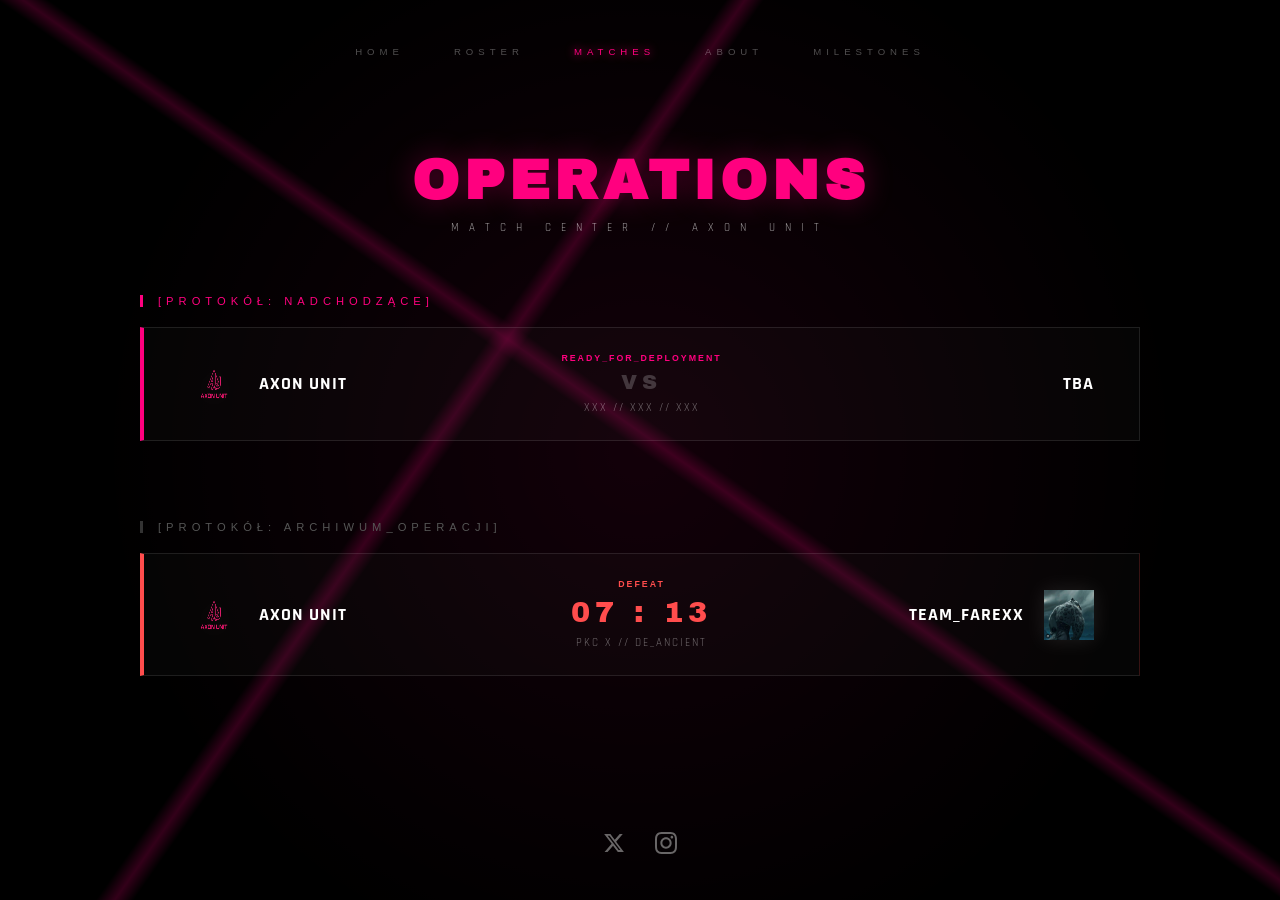
==== matches.html @ d896befb "Add files via upload" ====
<!DOCTYPE html>
<html lang="pl">
<head>
    <meta charset="UTF-8">
    <meta name="viewport" content="width=device-width, initial-scale=1.0">
    <title>AXON UNIT | MATCH CENTER</title>
    <link href="https://fonts.googleapis.com/css2?family=Archivo+Black&family=Rajdhani:wght@500;700&family=Syncopate:wght@700&display=swap" rel="stylesheet">
    <link rel="icon" type="image/png" href="logo_axon.png">
    <style>
        :root {
            --bg: #000000;
            --brand-pink: #ff007f; 
            --pink-glow: rgba(255, 0, 127, 0.4);
            --win-green: #00ff88;
            --loss-red: #ff4d4d;
        }

        * { margin: 0; padding: 0; box-sizing: border-box; }

        body {
            background-color: var(--bg);
            color: white;
            min-height: 100vh;
            display: flex;
            flex-direction: column;
            align-items: center;
            font-family: 'Rajdhani', sans-serif;
            position: relative;
            padding-top: 150px;
            overflow-x: hidden;
        }

        .noise {
            position: fixed;
            top: 0; left: 0; width: 100%; height: 100%;
            background: url('https://grainy-gradients.vercel.app/noise.svg');
            opacity: 0.05;
            pointer-events: none;
            z-index: 1000;
        }

        .background-overlay {
            position: fixed;
            top: 0; left: 0; width: 100%; height: 100%;
            background: 
                radial-gradient(circle at center, rgba(255, 0, 127, 0.15) 0%, transparent 70%),
                linear-gradient(215deg, transparent 48%, var(--pink-glow) 49%, transparent 50%),
                linear-gradient(125deg, transparent 38%, var(--pink-glow) 39%, transparent 40%);
            z-index: 1;
            opacity: 0.5;
        }

        nav {
            position: fixed;
            top: 40px;
            width: 100%;
            display: flex;
            justify-content: center;
            z-index: 100;
        }

        .nav-links {
            display: flex;
            gap: 50px;
            list-style: none;
        }

        .nav-links a {
            text-decoration: none;
            color: white;
            font-family: 'Syncopate', sans-serif;
            font-size: 0.6rem;
            letter-spacing: 5px;
            text-transform: uppercase;
            opacity: 0.3;
            transition: 0.4s;
        }

        .nav-links a:hover, .nav-links a.active {
            opacity: 1;
            color: var(--brand-pink);
            text-shadow: 0 0 10px var(--brand-pink);
        }

        .page-header {
            position: relative;
            z-index: 10;
            text-align: center;
            margin-bottom: 60px;
        }

        .page-title {
            font-family: 'Archivo Black', sans-serif;
            font-size: clamp(2rem, 5vw, 3.5rem);
            color: var(--brand-pink);
            text-transform: uppercase;
            letter-spacing: 5px;
            text-shadow: 0 0 30px rgba(255, 0, 127, 0.3);
        }

        .section-label {
            width: 90%;
            max-width: 1000px;
            font-family: 'Syncopate', sans-serif;
            font-size: 0.7rem;
            color: var(--brand-pink);
            letter-spacing: 5px;
            margin-bottom: 20px;
            border-left: 3px solid var(--brand-pink);
            padding-left: 15px;
            text-transform: uppercase;
            position: relative;
            z-index: 10;
        }

        .matches-list {
            position: relative;
            z-index: 10;
            width: 90%;
            max-width: 1000px;
            display: flex;
            flex-direction: column;
            gap: 15px;
            margin-bottom: 80px;
        }

        /* --- KARTA MECZU --- */
        .match-card {
            background: rgba(255, 255, 255, 0.02);
            border: 1px solid rgba(255, 255, 255, 0.1);
            display: flex;
            align-items: center;
            justify-content: space-between;
            padding: 25px 45px;
            transition: 0.4s cubic-bezier(0.4, 0, 0.2, 1);
            position: relative;
        }

        .match-card:hover {
            transform: translateX(10px);
            background: rgba(255, 255, 255, 0.04);
        }

        /* TYPY MECZÓW */
        .match-card.upcoming { border-left: 4px solid var(--brand-pink); }
        
        .match-card.win { 
            border-left: 4px solid var(--win-green);
            border-right: 1px solid rgba(0, 255, 136, 0.2);
        }
        .match-card.win:hover { box-shadow: 0 0 30px rgba(0, 255, 136, 0.1); }

        .match-card.loss { 
            border-left: 4px solid var(--loss-red);
            border-right: 1px solid rgba(255, 77, 77, 0.2);
        }
        .match-card.loss:hover { box-shadow: 0 0 30px rgba(255, 77, 77, 0.1); }

        /* ELEMENTY KARTY */
        .team {
            display: flex;
            align-items: center;
            gap: 20px;
            width: 250px;
        }

        .team.right { flex-direction: row-reverse; text-align: right; }

        .team-logo {
            width: 50px;
            height: 50px;
            filter: drop-shadow(0 0 10px rgba(255,255,255,0.1));
        }

        .team-name {
            font-weight: 700;
            font-size: 1.1rem;
            letter-spacing: 1px;
            text-transform: uppercase;
        }

        .score-info {
            text-align: center;
            flex: 1;
        }

        .status-tag {
            font-family: 'Syncopate', sans-serif;
            font-size: 0.55rem;
            letter-spacing: 2px;
            margin-bottom: 8px;
            font-weight: 900;
        }

        .win .status-tag { color: var(--win-green); }
        .loss .status-tag { color: var(--loss-red); }
        .upcoming .status-tag { color: var(--brand-pink); }

        .score {
            font-family: 'Archivo Black', sans-serif;
            font-size: 1.8rem;
            letter-spacing: 5px;
        }

        .win .score { color: var(--win-green); text-shadow: 0 0 15px rgba(0, 255, 136, 0.3); }
        .loss .score { color: var(--loss-red); }
        .upcoming .score { color: rgba(255,255,255,0.2); font-size: 1.3rem; }

        .match-meta {
            font-size: 0.7rem;
            opacity: 0.4;
            letter-spacing: 2px;
            text-transform: uppercase;
            margin-top: 8px;
        }

        /* --- STOPKA --- */
        .social-footer {
            margin-top: auto;
            margin-bottom: 40px;
            display: flex;
            gap: 30px;
            z-index: 10;
        }

        .social-footer a { opacity: 0.4; transition: 0.3s; }
        .social-footer a:hover { opacity: 1; transform: translateY(-3px); }
        .social-footer svg { width: 22px; fill: white; }
        .social-footer a:hover svg { fill: var(--brand-pink); filter: drop-shadow(0 0 10px var(--brand-pink)); }

    </style>
</head>
<body>

    <div class="noise"></div>
    <div class="background-overlay"></div>

    <nav>
        <ul class="nav-links">
            <li><a href="index.html">HOME</a></li>
            <li><a href="roster.html">ROSTER</a></li>
            <li><a href="matches.html" class="active">MATCHES</a></li>
            <li><a href="about.html">ABOUT</a></li>
            <li><a href="milestones.html">MILESTONES</a></li>
        </ul>
    </nav>

    <header class="page-header">
        <h1 class="page-title">OPERATIONS</h1>
        <p style="letter-spacing: 10px; font-size: 0.7rem; opacity: 0.6; margin-top: 10px;">MATCH CENTER // AXON UNIT</p>
    </header>

    <div class="section-label">[PROTOKÓŁ: NADCHODZĄCE]</div>
    <div class="matches-list">
        <div class="match-card upcoming">
            <div class="team">
                <img src="logo_axon.png" alt="AXON" class="team-logo">
                <div class="team-name">AXON UNIT</div>
            </div>
            <div class="score-info">
                <div class="status-tag">READY_FOR_DEPLOYMENT</div>
                <div class="score">VS</div>
                <div class="match-meta">xxx // xxx // xxx</div>
            </div>
            <div class="team right">
                <!-- <img src="opponent_placeholder.png" alt="Opponent" class="team-logo"> -->
                <div class="team-name">TBA</div>
            </div>
        </div>
    </div>

    <div class="section-label" style="border-color: #333; color: #555;">[PROTOKÓŁ: ARCHIWUM_OPERACJI]</div>
    <div class="matches-list">
        
       

        <div class="match-card loss">
            <div class="team">
                <img src="logo_axon.png" alt="AXON" class="team-logo">
                <div class="team-name">AXON UNIT</div>
            </div>
            <div class="score-info">
                <div class="status-tag">DEFEAT</div>
                <div class="score">07 : 13</div>
                <div class="match-meta">PKC X // DE_ANCIENT</div>
            </div>
            <div class="team right">
                <img src="przeciwnik1.png" alt="Opponent" class="team-logo">
                <div class="team-name">team_farexx</div>
            </div>
        </div>

    </div>

    <div class="social-footer">
        <a href="https://x.com/axonesport" target="_blank"><svg viewBox="0 0 24 24"><path d="M18.244 2.25h3.308l-7.227 8.26 8.502 11.24H16.17l-5.214-6.817L4.99 21.75H1.68l7.73-8.835L1.254 2.25H8.08l4.713 6.231zm-1.161 17.52h1.833L7.084 4.126H5.117z"></path></svg></a>
        <a href="https://www.instagram.com/esportaxon/" target="_blank"><svg viewBox="0 0 24 24"><path d="M12 2.163c3.204 0 3.584.012 4.85.07 3.252.148 4.771 1.691 4.919 4.919.058 1.265.069 1.645.069 4.849 0 3.205-.012 3.584-.069 4.849-.149 3.225-1.664 4.771-4.919 4.919-1.266.058-1.644.07-4.85.07-3.204 0-3.584-.012-4.849-.07-3.26-.149-4.771-1.699-4.919-4.92-.058-1.265-.07-1.644-.07-4.849 0-3.204.013-3.583.07-4.849.149-3.227 1.664-4.771 4.919-4.919 1.266-.057 1.645-.069 4.849-.069zm0-2.163c-3.259 0-3.667.014-4.947.072-4.358.2-6.78 2.618-6.98 6.98-.059 1.281-.073 1.689-.073 4.948 0 3.259.014 3.668.072 4.948.2 4.358 2.618 6.78 6.98 6.98 1.281.058 1.689.072 4.948.072 3.259 0 3.668-.014 4.948-.072 4.354-.2 6.782-2.618 6.979-6.98.059-1.28.073-1.689.073-4.948 0-3.259-.014-3.667-.072-4.947-.196-4.354-2.617-6.78-6.979-6.98-1.281-.059-1.69-.073-4.949-.073zm0 5.838c-3.403 0-6.162 2.759-6.162 6.162s2.759 6.163 6.162 6.163 6.162-2.759 6.162-6.163-2.759-6.162-6.162-6.162zm0 10.162c-2.209 0-4-1.79-4-4 0-2.209 1.791-4 4-4s4 1.791 4 4c0 2.21-1.791 4-4 4zm6.406-11.845c-.796 0-1.441.645-1.441 1.44s.645 1.44 1.441 1.44c.795 0 1.439-.645 1.439-1.44s-.644-1.44-1.439-1.44z"></path></svg></a>
    </div>

</body>
</html>
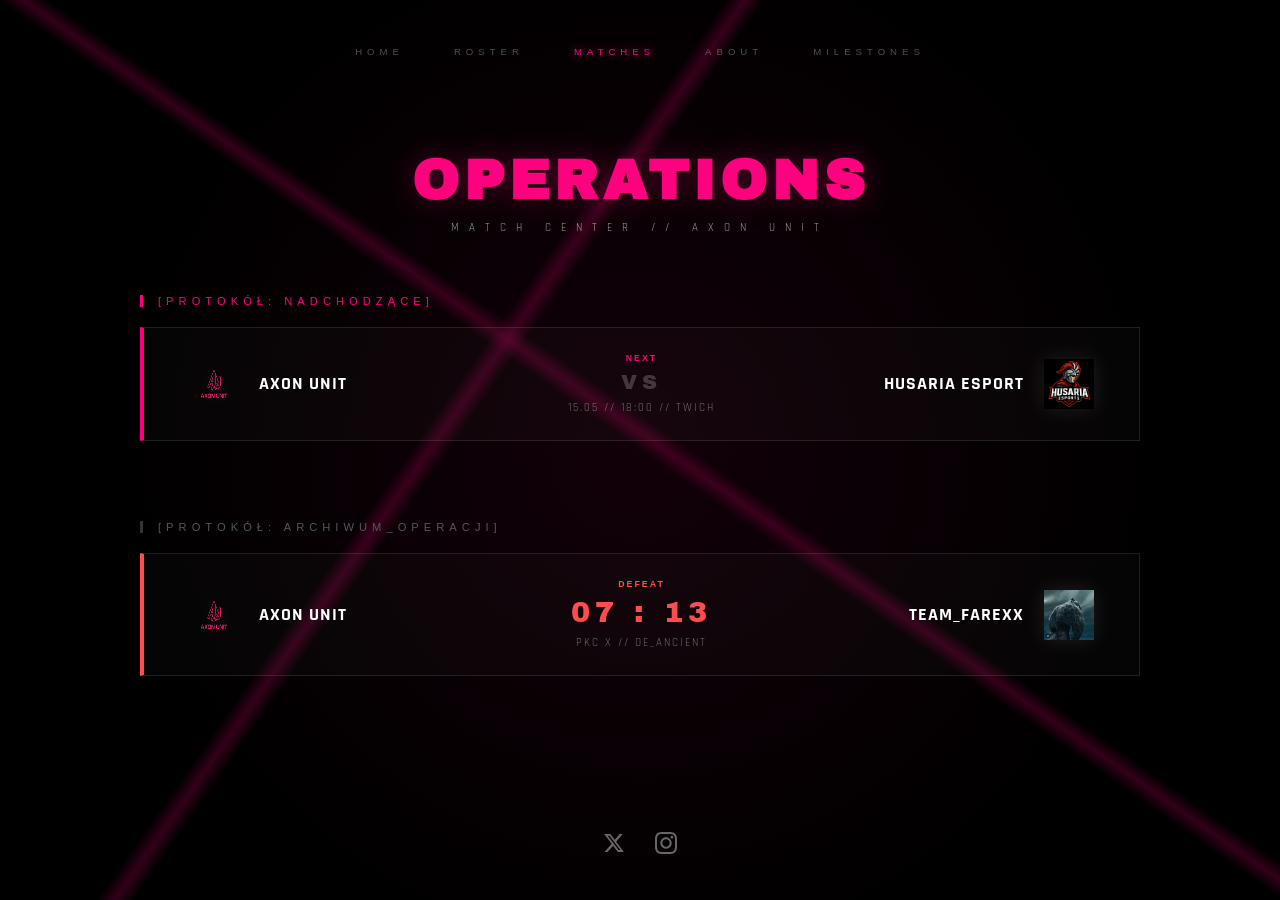
==== commit 311b7d6d: "Add files via upload" ====
--- a/matches.html
+++ b/matches.html
@@ -258,13 +258,13 @@
                 <div class="team-name">AXON UNIT</div>
             </div>
             <div class="score-info">
-                <div class="status-tag">READY_FOR_DEPLOYMENT</div>
+                <div class="status-tag">NEXT</div>
                 <div class="score">VS</div>
-                <div class="match-meta">xxx // xxx // xxx</div>
+                <div class="match-meta">15.05 // 18:00 // TWICH</div>
             </div>
             <div class="team right">
-                <!-- <img src="opponent_placeholder.png" alt="Opponent" class="team-logo"> -->
-                <div class="team-name">TBA</div>
+                <img src="przeciwnik2.png" alt="Opponent" class="team-logo"> 
+                <div class="team-name">HUSARIA ESPORT </div>
             </div>
         </div>
     </div>
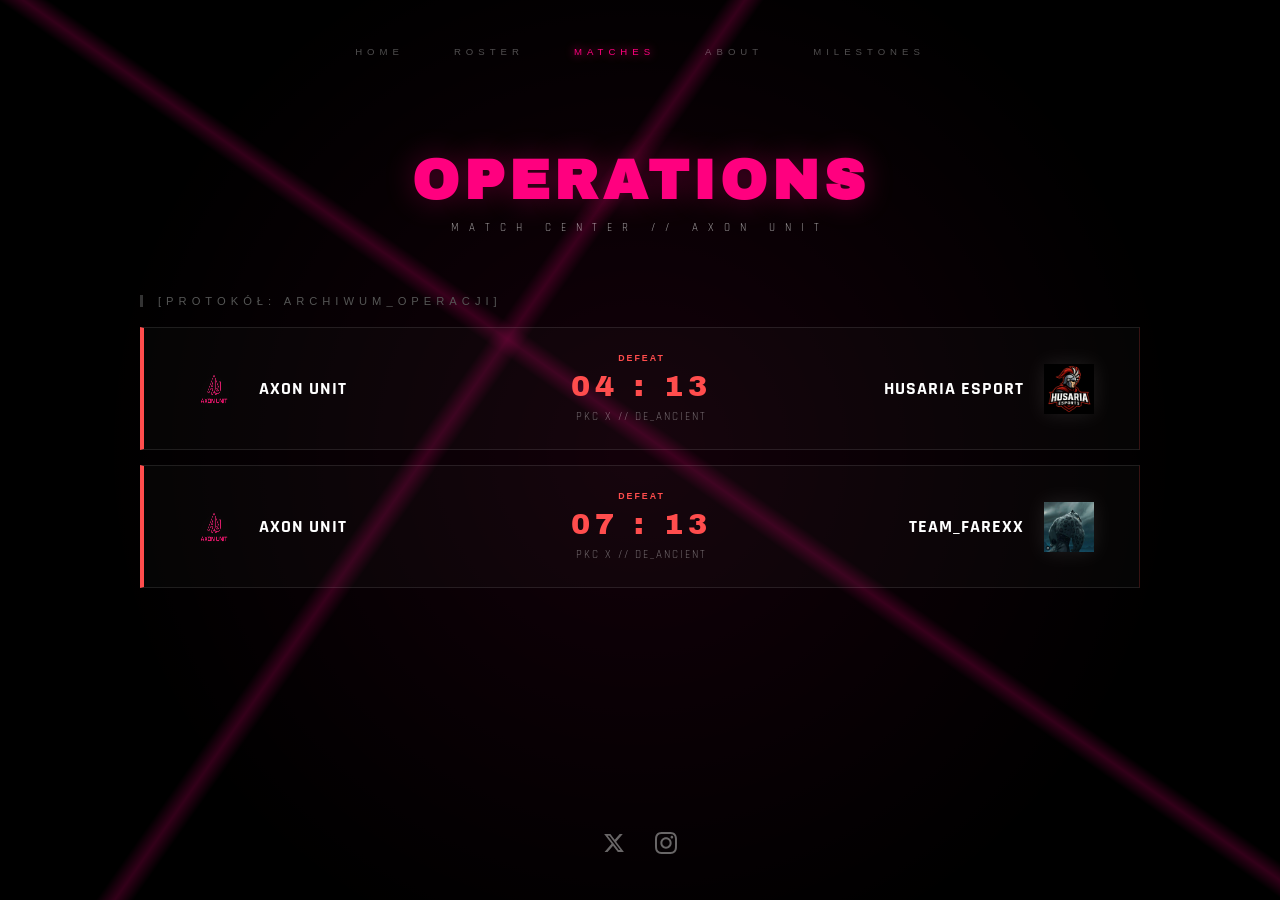
==== commit 5a14c1f2: "Add files via upload" ====
--- a/matches.html
+++ b/matches.html
@@ -250,7 +250,7 @@
         <p style="letter-spacing: 10px; font-size: 0.7rem; opacity: 0.6; margin-top: 10px;">MATCH CENTER // AXON UNIT</p>
     </header>
 
-    <div class="section-label">[PROTOKÓŁ: NADCHODZĄCE]</div>
+ <!--<div class="section-label">[PROTOKÓŁ: NADCHODZĄCE]</div>
     <div class="matches-list">
         <div class="match-card upcoming">
             <div class="team">
@@ -266,14 +266,12 @@
                 <img src="przeciwnik2.png" alt="Opponent" class="team-logo"> 
                 <div class="team-name">HUSARIA ESPORT </div>
             </div>
-        </div>
+        </div> -->
     </div>
 
     <div class="section-label" style="border-color: #333; color: #555;">[PROTOKÓŁ: ARCHIWUM_OPERACJI]</div>
     <div class="matches-list">
         
-       
-
         <div class="match-card loss">
             <div class="team">
                 <img src="logo_axon.png" alt="AXON" class="team-logo">
@@ -281,6 +279,22 @@
             </div>
             <div class="score-info">
                 <div class="status-tag">DEFEAT</div>
+                <div class="score">04 : 13</div>
+                <div class="match-meta">PKC X // DE_ANCIENT</div>
+            </div>
+            <div class="team right">
+                <img src="przeciwnik2.png" alt="Opponent" class="team-logo">
+                <div class="team-name">HUSARIA ESPORT</div>
+            </div>
+        </div>
+
+        <div class="match-card loss">
+            <div class="team">
+                <img src="logo_axon.png" alt="AXON" class="team-logo">
+                <div class="team-name">AXON UNIT</div>
+            </div>
+            <div class="score-info">
+                <div class="status-tag">DEFEAT</div>
                 <div class="score">07 : 13</div>
                 <div class="match-meta">PKC X // DE_ANCIENT</div>
             </div>
@@ -289,6 +303,9 @@
                 <div class="team-name">team_farexx</div>
             </div>
         </div>
+
+         
+        
 
     </div>
 
